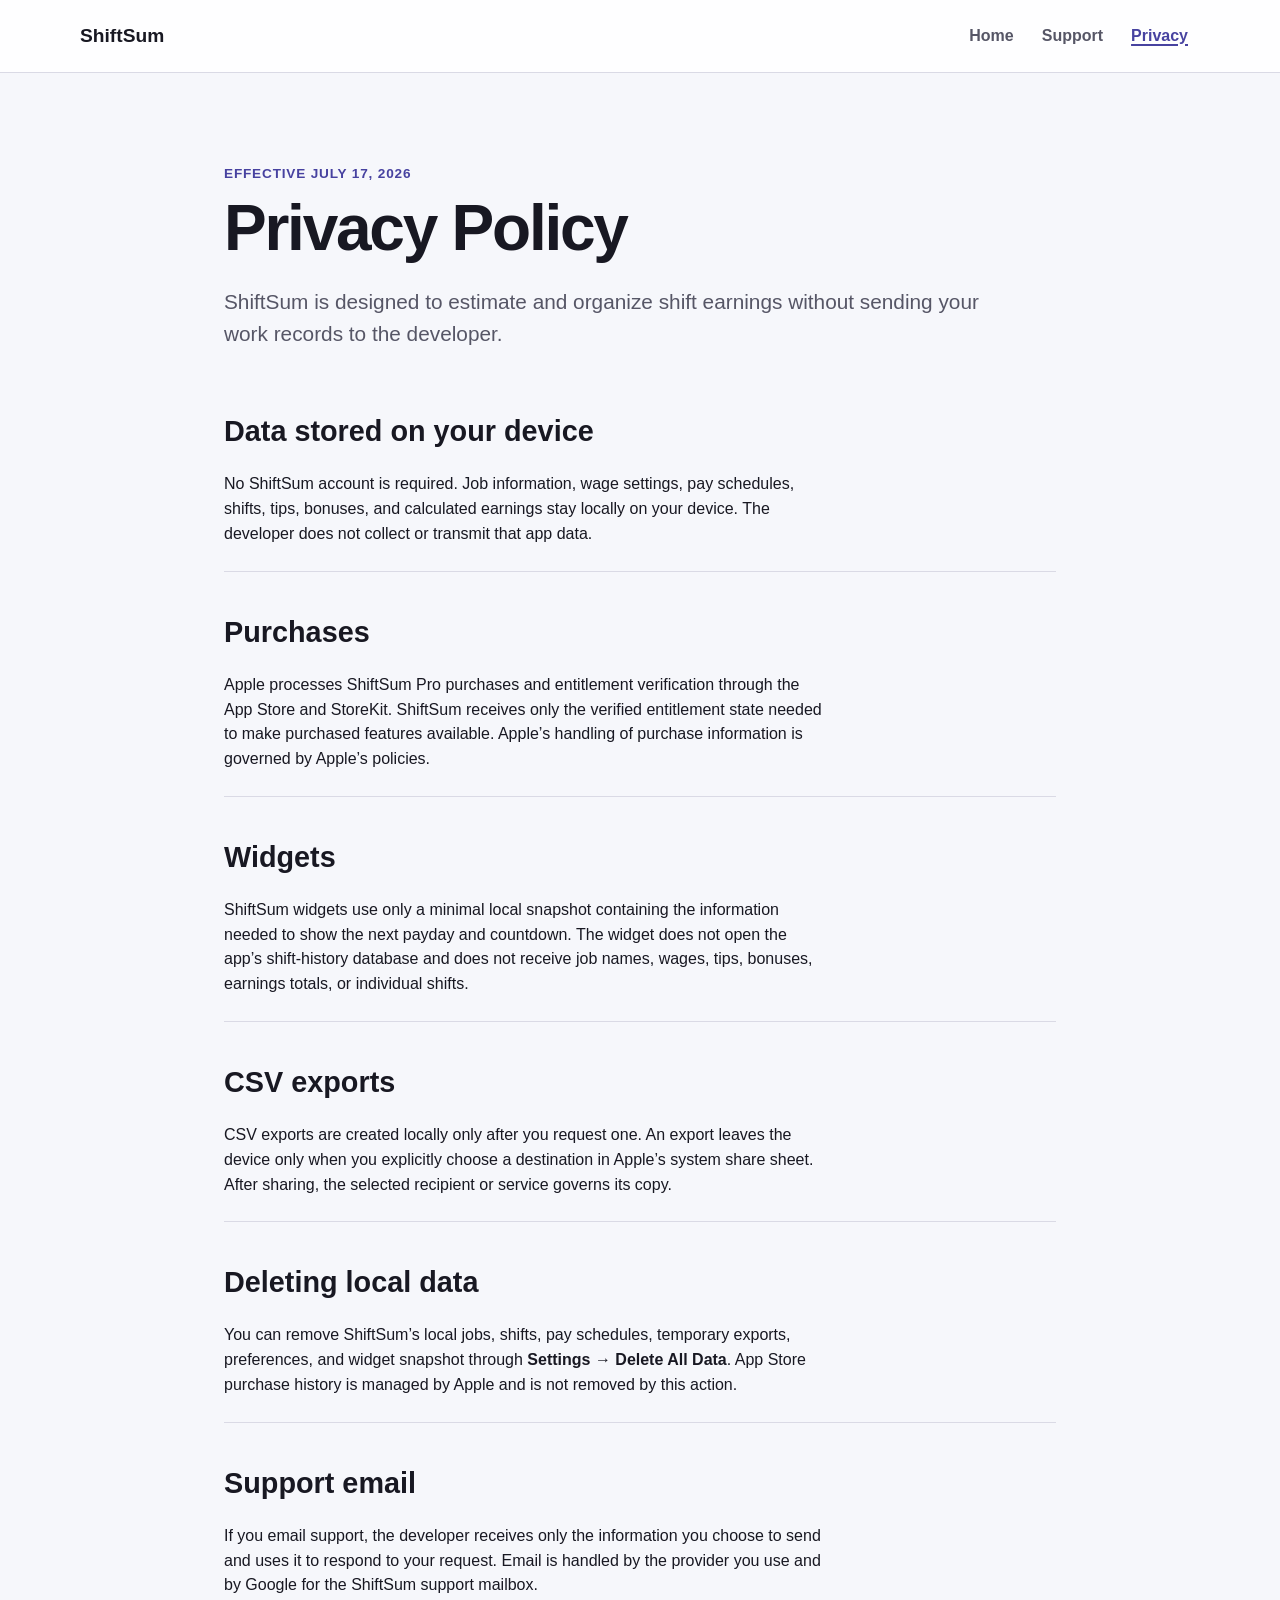
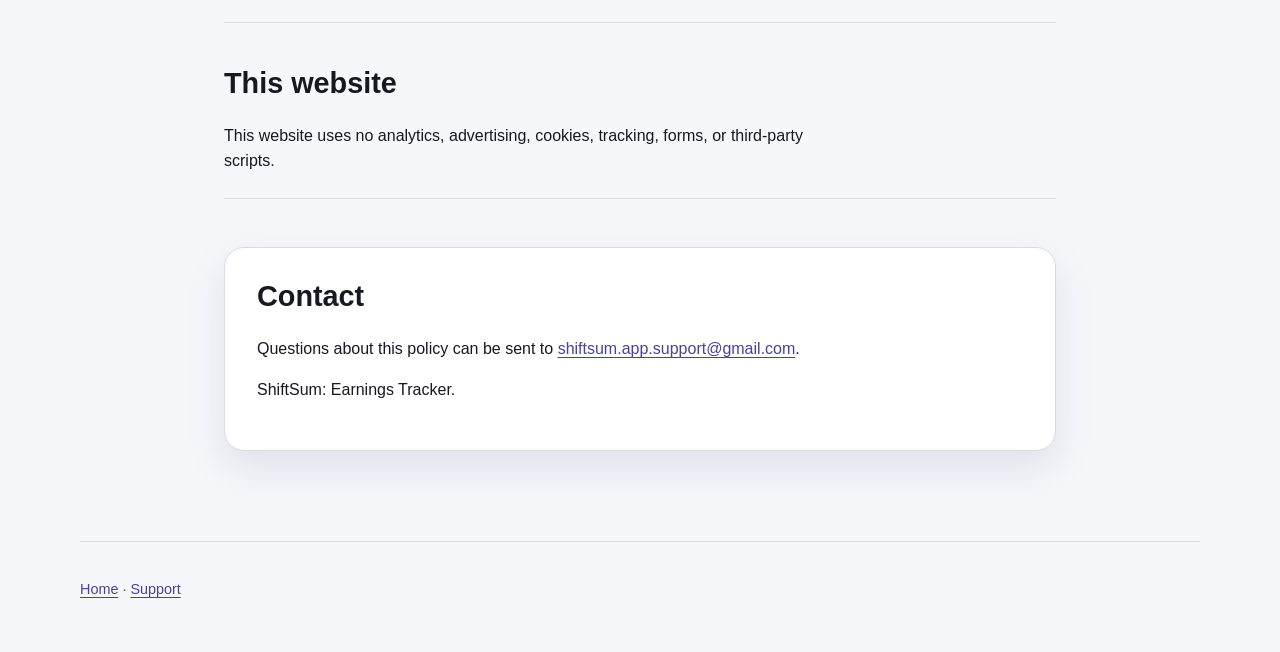
==== privacy/index.html @ d37727f6 "Publish ShiftSum support and privacy site" ====
<!doctype html>
<html lang="en">
<head>
  <meta charset="utf-8">
  <meta name="viewport" content="width=device-width, initial-scale=1">
  <meta name="description" content="Privacy policy for ShiftSum: Earnings Tracker.">
  <meta name="theme-color" content="#3f3b8f">
  <title>Privacy — ShiftSum</title>
  <link rel="icon" href="/assets/app-icon.png">
  <link rel="stylesheet" href="/assets/styles.css">
</head>
<body>
  <a class="skip-link" href="#main">Skip to content</a>
  <header class="site-header">
    <div class="nav-wrap">
      <a class="brand" href="/">ShiftSum</a>
      <nav aria-label="Main navigation">
        <a href="/">Home</a>
        <a href="/support/">Support</a>
        <a href="/privacy/" aria-current="page">Privacy</a>
      </nav>
    </div>
  </header>

  <main id="main" class="content-page policy">
    <p class="eyebrow">Effective July 17, 2026</p>
    <h1>Privacy Policy</h1>
    <p class="lede">ShiftSum is designed to estimate and organize shift earnings without sending your work records to the developer.</p>

    <section aria-labelledby="local-title">
      <h2 id="local-title">Data stored on your device</h2>
      <p>No ShiftSum account is required. Job information, wage settings, pay schedules, shifts, tips, bonuses, and calculated earnings stay locally on your device. The developer does not collect or transmit that app data.</p>
    </section>

    <section aria-labelledby="purchases-title">
      <h2 id="purchases-title">Purchases</h2>
      <p>Apple processes ShiftSum Pro purchases and entitlement verification through the App Store and StoreKit. ShiftSum receives only the verified entitlement state needed to make purchased features available. Apple’s handling of purchase information is governed by Apple’s policies.</p>
    </section>

    <section aria-labelledby="widgets-title">
      <h2 id="widgets-title">Widgets</h2>
      <p>ShiftSum widgets use only a minimal local snapshot containing the information needed to show the next payday and countdown. The widget does not open the app’s shift-history database and does not receive job names, wages, tips, bonuses, earnings totals, or individual shifts.</p>
    </section>

    <section aria-labelledby="exports-title">
      <h2 id="exports-title">CSV exports</h2>
      <p>CSV exports are created locally only after you request one. An export leaves the device only when you explicitly choose a destination in Apple’s system share sheet. After sharing, the selected recipient or service governs its copy.</p>
    </section>

    <section aria-labelledby="deletion-title">
      <h2 id="deletion-title">Deleting local data</h2>
      <p>You can remove ShiftSum’s local jobs, shifts, pay schedules, temporary exports, preferences, and widget snapshot through <strong>Settings → Delete All Data</strong>. App Store purchase history is managed by Apple and is not removed by this action.</p>
    </section>

    <section aria-labelledby="support-title">
      <h2 id="support-title">Support email</h2>
      <p>If you email support, the developer receives only the information you choose to send and uses it to respond to your request. Email is handled by the provider you use and by Google for the ShiftSum support mailbox.</p>
    </section>

    <section aria-labelledby="website-title">
      <h2 id="website-title">This website</h2>
      <p>This website uses no analytics, advertising, cookies, tracking, forms, or third-party scripts.</p>
    </section>

    <section class="panel" aria-labelledby="contact-title">
      <h2 id="contact-title">Contact</h2>
      <p>Questions about this policy can be sent to <a href="mailto:shiftsum.app.support@gmail.com">shiftsum.app.support@gmail.com</a>.</p>
      <p>ShiftSum: Earnings Tracker.</p>
    </section>
  </main>

  <footer>
    <p><a href="/">Home</a> · <a href="/support/">Support</a></p>
  </footer>
</body>
</html>
---- assets/styles.css ----
:root {
  color-scheme: light dark;
  --background: #f6f7fb;
  --surface: #ffffff;
  --text: #181822;
  --secondary: #565666;
  --accent: #4742a0;
  --accent-strong: #343078;
  --border: #dadae5;
  --focus: #e07818;
  --shadow: 0 16px 40px rgb(27 25 74 / 10%);
}

* {
  box-sizing: border-box;
}

html {
  font-family: ui-rounded, -apple-system, BlinkMacSystemFont, "SF Pro Rounded", "SF Pro Text", sans-serif;
  line-height: 1.55;
  -webkit-text-size-adjust: 100%;
}

body {
  min-width: 280px;
  margin: 0;
  color: var(--text);
  background: var(--background);
}

a {
  color: var(--accent);
  text-underline-offset: 0.18em;
}

a:hover {
  color: var(--accent-strong);
}

a:focus-visible {
  outline: 3px solid var(--focus);
  outline-offset: 4px;
  border-radius: 4px;
}

.skip-link {
  position: absolute;
  top: -100px;
  left: 1rem;
  z-index: 10;
  padding: 0.75rem 1rem;
  color: #ffffff;
  background: #181822;
}

.skip-link:focus {
  top: 1rem;
}

.site-header {
  border-bottom: 1px solid var(--border);
  background: color-mix(in srgb, var(--surface) 90%, transparent);
}

.nav-wrap,
main,
footer {
  width: min(100% - 2rem, 70rem);
  margin-inline: auto;
}

.nav-wrap {
  display: flex;
  align-items: center;
  justify-content: space-between;
  gap: 1rem;
  min-height: 4.5rem;
}

.brand {
  color: var(--text);
  font-size: 1.2rem;
  font-weight: 750;
  text-decoration: none;
}

nav {
  display: flex;
  flex-wrap: wrap;
  gap: 0.25rem;
}

nav a {
  min-height: 44px;
  padding: 0.65rem 0.75rem;
  color: var(--secondary);
  font-weight: 600;
  text-decoration: none;
}

nav a[aria-current="page"] {
  color: var(--accent);
  text-decoration: underline;
  text-decoration-thickness: 2px;
}

main {
  padding-block: clamp(2.5rem, 7vw, 6rem);
}

.hero {
  display: grid;
  grid-template-columns: auto minmax(0, 1fr);
  align-items: center;
  gap: clamp(1.5rem, 5vw, 4rem);
}

.app-icon {
  width: clamp(7rem, 18vw, 10rem);
  height: auto;
  border-radius: 22.4%;
  box-shadow: var(--shadow);
}

.eyebrow {
  margin: 0 0 0.5rem;
  color: var(--accent);
  font-size: 0.85rem;
  font-weight: 750;
  letter-spacing: 0.06em;
  text-transform: uppercase;
}

h1,
h2 {
  line-height: 1.15;
  text-wrap: balance;
}

h1 {
  max-width: 16ch;
  margin: 0;
  font-size: clamp(2.25rem, 7vw, 4.75rem);
  letter-spacing: -0.035em;
}

h2 {
  margin-top: 2.25rem;
  font-size: clamp(1.35rem, 4vw, 1.8rem);
}

p,
li {
  max-width: 68ch;
}

.lede {
  color: var(--secondary);
  font-size: clamp(1.05rem, 2.5vw, 1.3rem);
}

.actions {
  display: flex;
  flex-wrap: wrap;
  gap: 0.75rem;
  margin-top: 1.5rem;
}

.button {
  display: inline-flex;
  align-items: center;
  justify-content: center;
  min-height: 48px;
  padding: 0.7rem 1rem;
  border: 1px solid var(--accent);
  border-radius: 0.8rem;
  font-weight: 700;
  text-decoration: none;
}

.button.primary {
  color: #ffffff;
  background: var(--accent);
}

.button.secondary {
  color: var(--accent);
  background: transparent;
}

.panel {
  margin-top: 3rem;
  padding: clamp(1.25rem, 4vw, 2rem);
  border: 1px solid var(--border);
  border-radius: 1.25rem;
  background: var(--surface);
  box-shadow: var(--shadow);
}

.panel h2 {
  margin-top: 0;
}

.content-page {
  max-width: 52rem;
}

.content-page h1 {
  font-size: clamp(2.2rem, 6vw, 4rem);
}

.policy section:not(.panel) {
  padding-block: 0.5rem;
  border-bottom: 1px solid var(--border);
}

.email-link {
  overflow-wrap: anywhere;
  font-size: clamp(1.05rem, 4vw, 1.35rem);
  font-weight: 700;
}

footer {
  padding-block: 2rem 3rem;
  border-top: 1px solid var(--border);
  color: var(--secondary);
  font-size: 0.9rem;
}

footer p {
  margin: 0.25rem 0;
}

@media (max-width: 38rem) {
  .nav-wrap {
    align-items: flex-start;
    flex-direction: column;
    padding-block: 0.85rem;
  }

  nav {
    width: 100%;
  }

  nav a {
    flex: 1;
    padding-inline: 0.35rem;
    text-align: center;
  }

  .hero {
    grid-template-columns: 1fr;
  }

  .app-icon {
    width: 7rem;
  }

  h1 {
    max-width: none;
  }

  .actions,
  .button {
    width: 100%;
  }
}

@media (prefers-reduced-motion: reduce) {
  *,
  *::before,
  *::after {
    scroll-behavior: auto !important;
  }
}

@media (forced-colors: active) {
  .button,
  .panel,
  .site-header,
  footer {
    border-color: CanvasText;
  }
}

@media (prefers-color-scheme: dark) {
  :root {
    --background: #101016;
    --surface: #1b1b24;
    --text: #f4f3fb;
    --secondary: #c1bfce;
    --accent: #b5b0ff;
    --accent-strong: #d2ceff;
    --border: #3b3947;
    --focus: #ffb45f;
    --shadow: 0 16px 40px rgb(0 0 0 / 28%);
  }
}
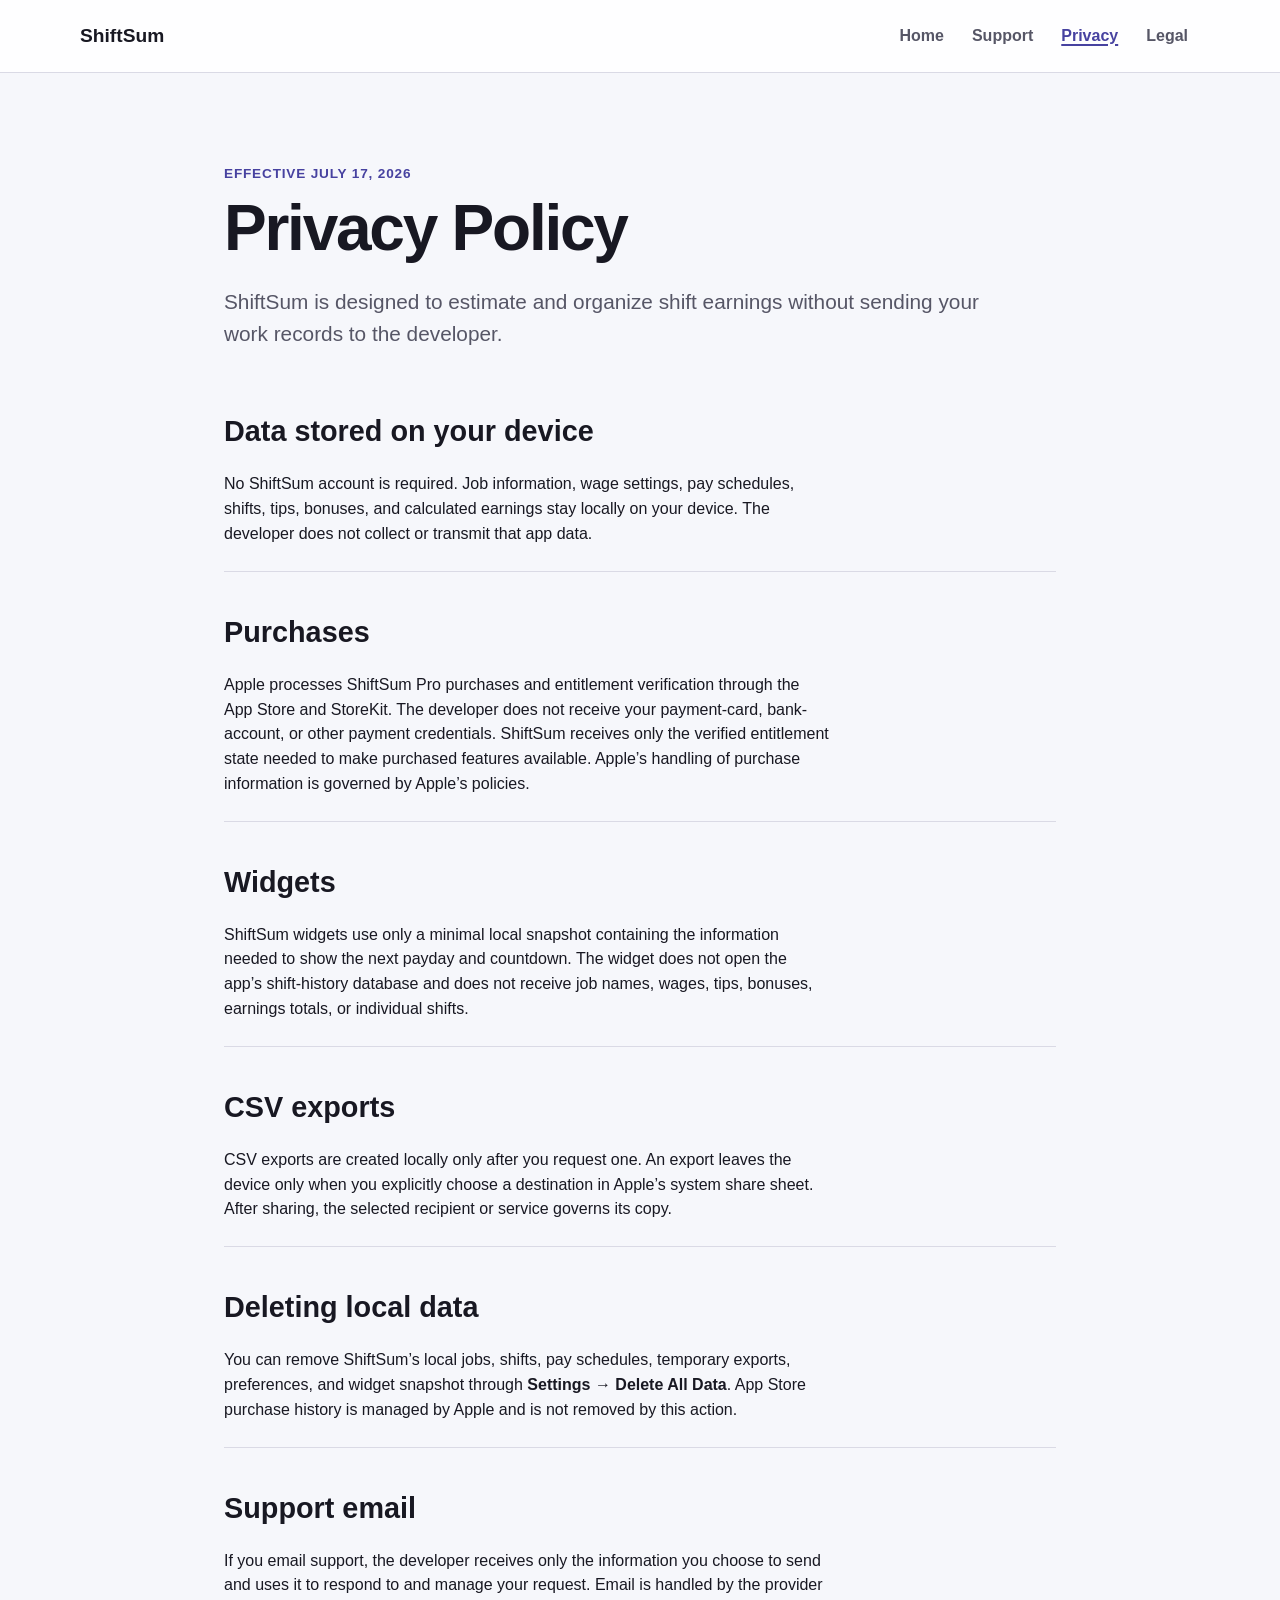
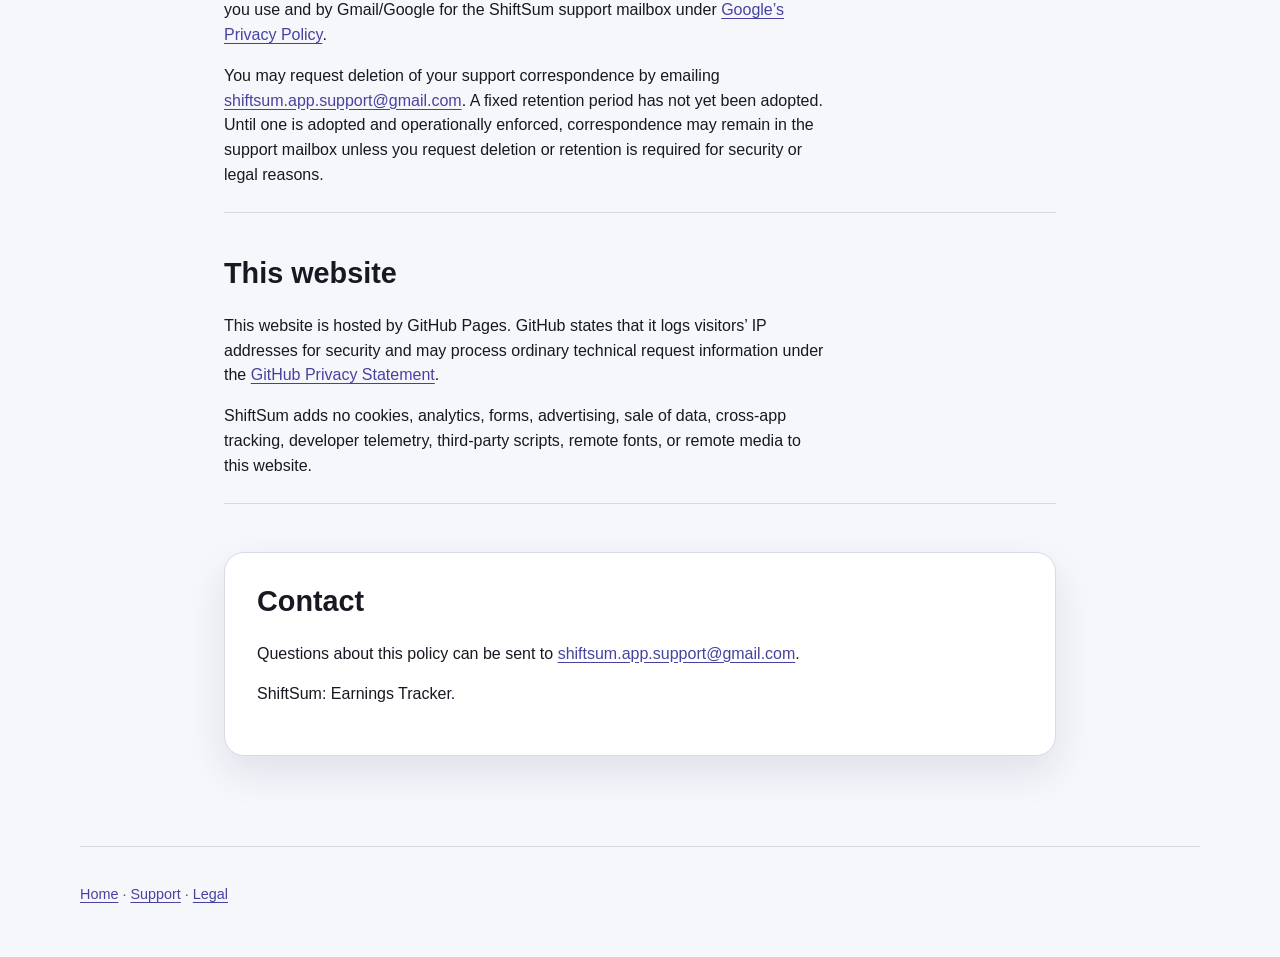
==== commit c897ed26: "Add legal and privacy release disclosures" ====
--- a/privacy/index.html
+++ b/privacy/index.html
@@ -18,6 +18,7 @@
         <a href="/">Home</a>
         <a href="/support/">Support</a>
         <a href="/privacy/" aria-current="page">Privacy</a>
+        <a href="/legal/">Legal</a>
       </nav>
     </div>
   </header>
@@ -34,7 +35,7 @@
 
     <section aria-labelledby="purchases-title">
       <h2 id="purchases-title">Purchases</h2>
-      <p>Apple processes ShiftSum Pro purchases and entitlement verification through the App Store and StoreKit. ShiftSum receives only the verified entitlement state needed to make purchased features available. Apple’s handling of purchase information is governed by Apple’s policies.</p>
+      <p>Apple processes ShiftSum Pro purchases and entitlement verification through the App Store and StoreKit. The developer does not receive your payment-card, bank-account, or other payment credentials. ShiftSum receives only the verified entitlement state needed to make purchased features available. Apple’s handling of purchase information is governed by Apple’s policies.</p>
     </section>
 
     <section aria-labelledby="widgets-title">
@@ -54,12 +55,14 @@
 
     <section aria-labelledby="support-title">
       <h2 id="support-title">Support email</h2>
-      <p>If you email support, the developer receives only the information you choose to send and uses it to respond to your request. Email is handled by the provider you use and by Google for the ShiftSum support mailbox.</p>
+      <p>If you email support, the developer receives only the information you choose to send and uses it to respond to and manage your request. Email is handled by the provider you use and by Gmail/Google for the ShiftSum support mailbox under <a href="https://policies.google.com/privacy">Google’s Privacy Policy</a>.</p>
+      <p>You may request deletion of your support correspondence by emailing <a href="mailto:shiftsum.app.support@gmail.com">shiftsum.app.support@gmail.com</a>. A fixed retention period has not yet been adopted. Until one is adopted and operationally enforced, correspondence may remain in the support mailbox unless you request deletion or retention is required for security or legal reasons.</p>
     </section>
 
     <section aria-labelledby="website-title">
       <h2 id="website-title">This website</h2>
-      <p>This website uses no analytics, advertising, cookies, tracking, forms, or third-party scripts.</p>
+      <p>This website is hosted by GitHub Pages. GitHub states that it logs visitors’ IP addresses for security and may process ordinary technical request information under the <a href="https://docs.github.com/en/site-policy/privacy-policies/github-general-privacy-statement">GitHub Privacy Statement</a>.</p>
+      <p>ShiftSum adds no cookies, analytics, forms, advertising, sale of data, cross-app tracking, developer telemetry, third-party scripts, remote fonts, or remote media to this website.</p>
     </section>
 
     <section class="panel" aria-labelledby="contact-title">
@@ -70,7 +73,7 @@
   </main>
 
   <footer>
-    <p><a href="/">Home</a> · <a href="/support/">Support</a></p>
+    <p><a href="/">Home</a> · <a href="/support/">Support</a> · <a href="/legal/">Legal</a></p>
   </footer>
 </body>
 </html>
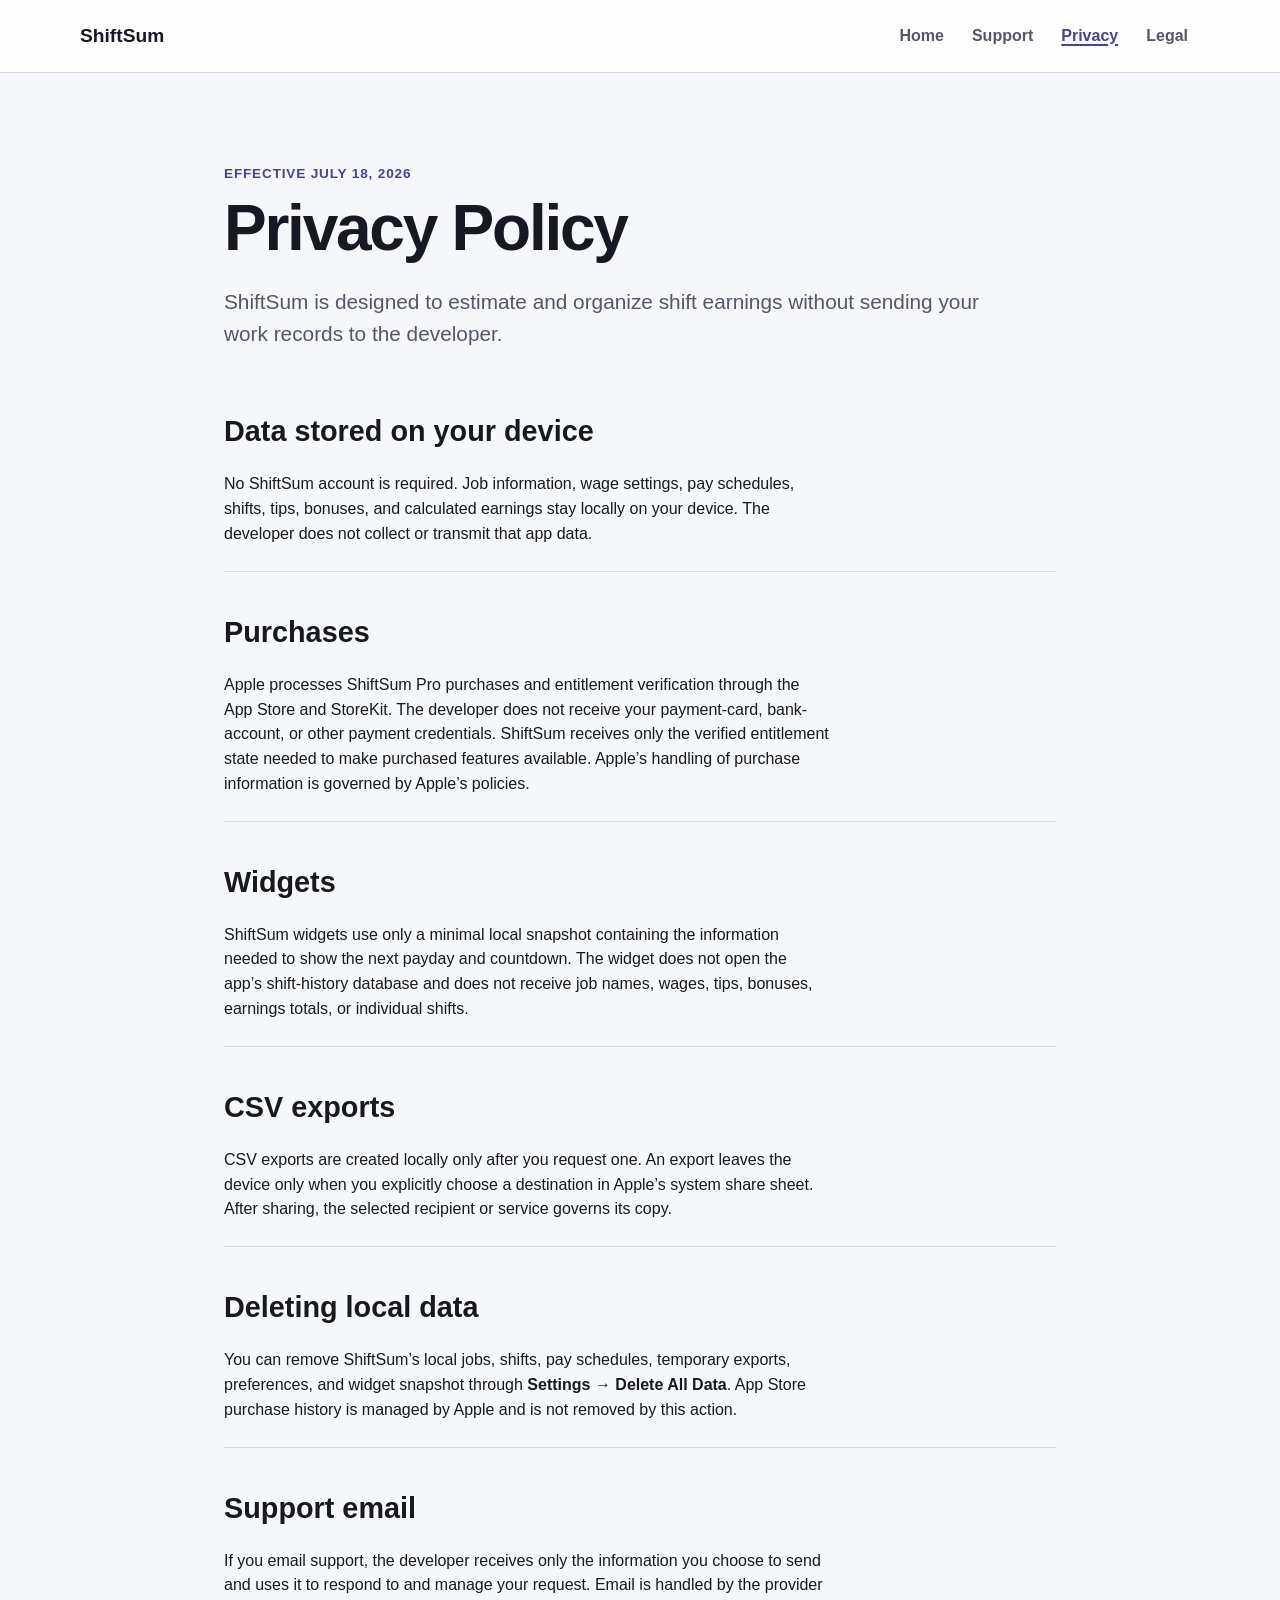
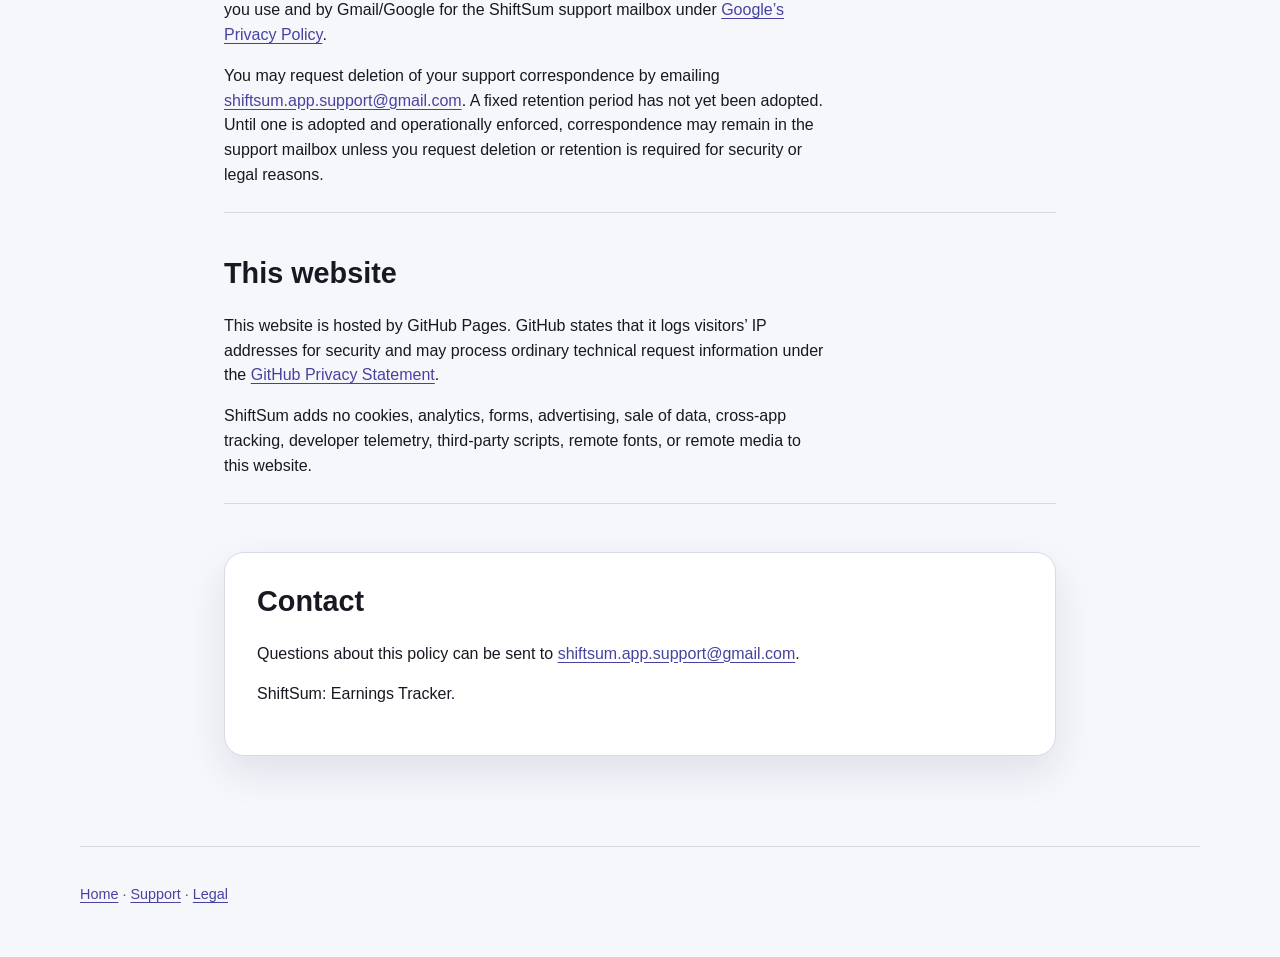
==== commit c06fdcef: "Correct privacy policy effective date" ====
--- a/privacy/index.html
+++ b/privacy/index.html
@@ -24,7 +24,7 @@
   </header>
 
   <main id="main" class="content-page policy">
-    <p class="eyebrow">Effective July 17, 2026</p>
+    <p class="eyebrow">Effective July 18, 2026</p>
     <h1>Privacy Policy</h1>
     <p class="lede">ShiftSum is designed to estimate and organize shift earnings without sending your work records to the developer.</p>
 
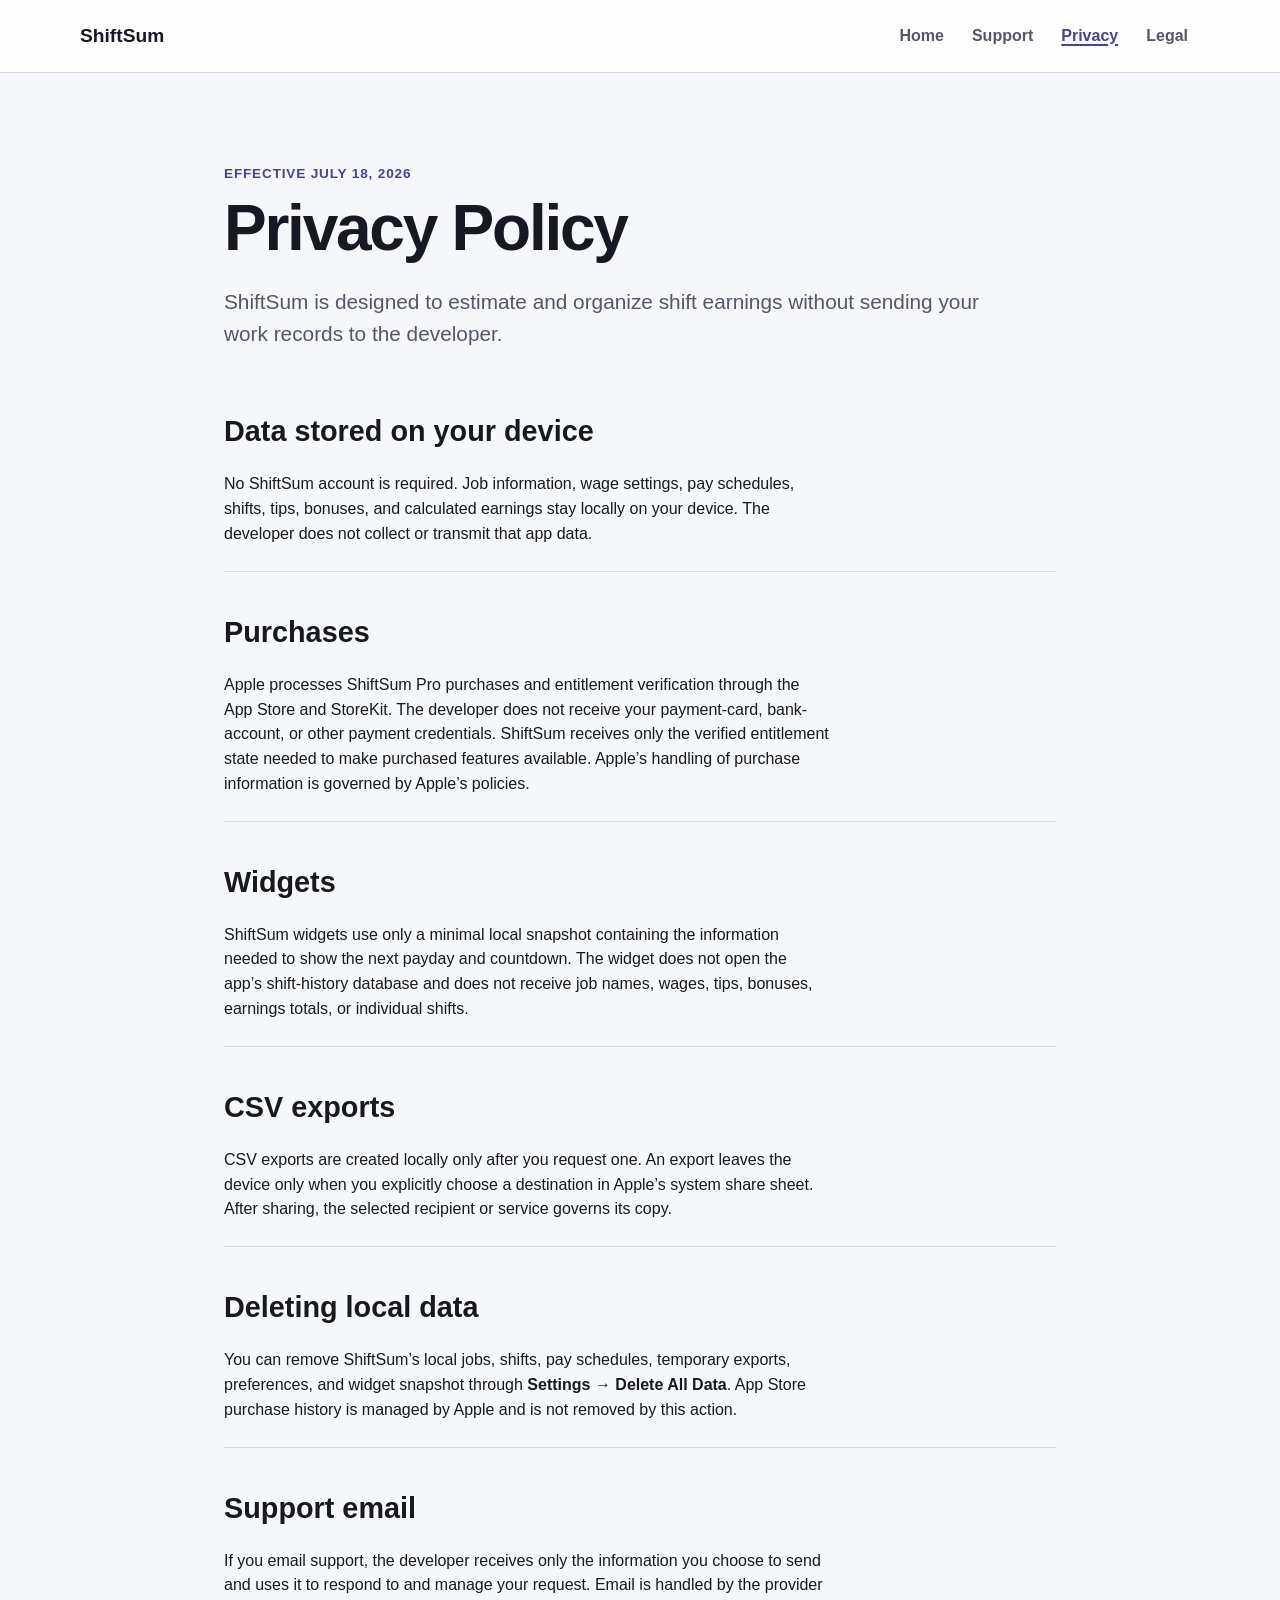
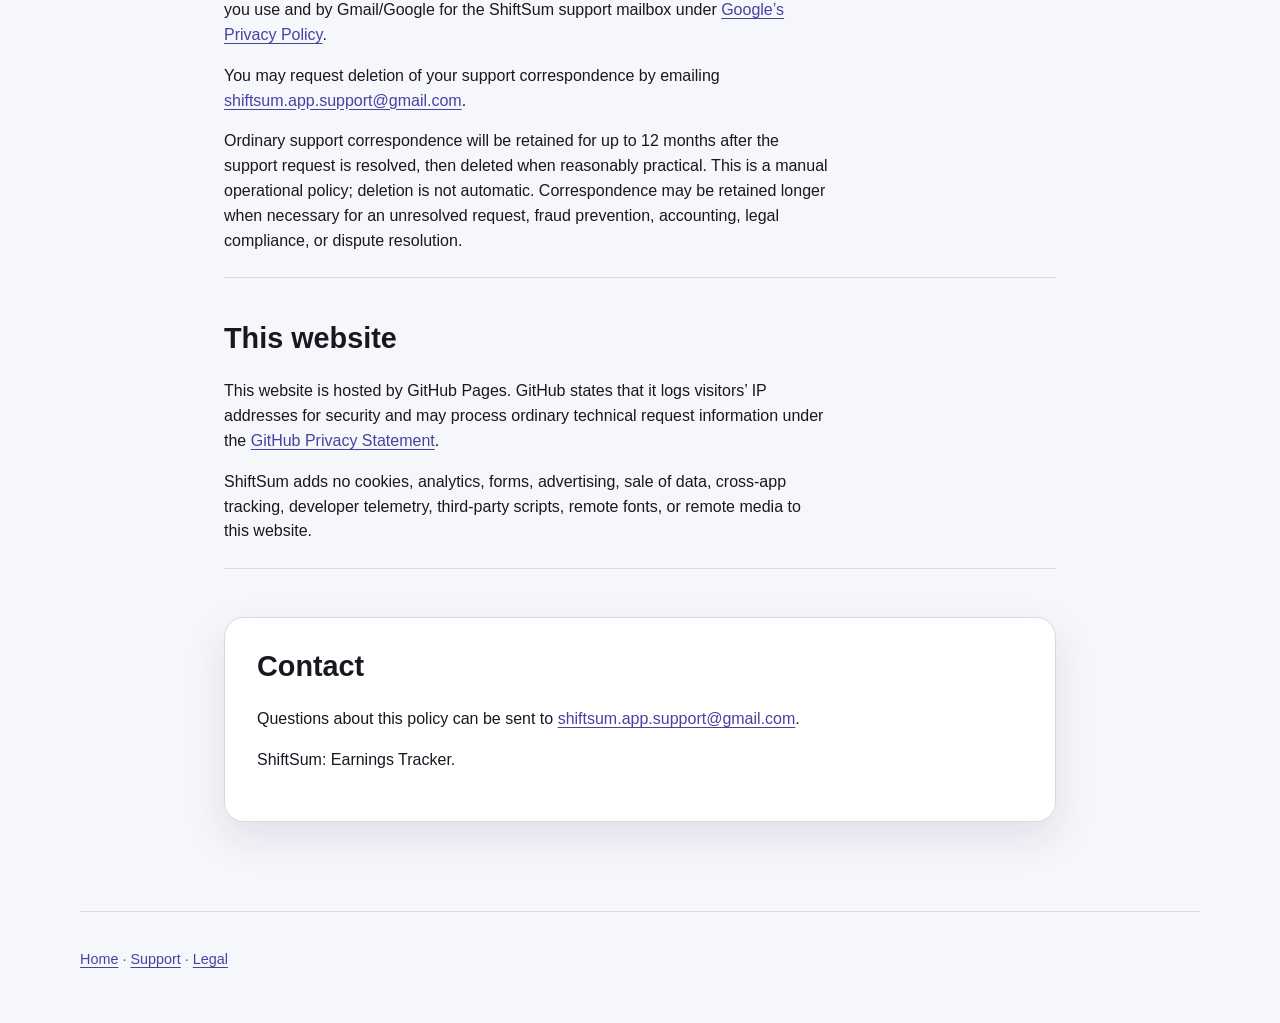
==== commit 76b8d9f9: "Publish support correspondence retention policy" ====
--- a/privacy/index.html
+++ b/privacy/index.html
@@ -56,7 +56,8 @@
     <section aria-labelledby="support-title">
       <h2 id="support-title">Support email</h2>
       <p>If you email support, the developer receives only the information you choose to send and uses it to respond to and manage your request. Email is handled by the provider you use and by Gmail/Google for the ShiftSum support mailbox under <a href="https://policies.google.com/privacy">Google’s Privacy Policy</a>.</p>
-      <p>You may request deletion of your support correspondence by emailing <a href="mailto:shiftsum.app.support@gmail.com">shiftsum.app.support@gmail.com</a>. A fixed retention period has not yet been adopted. Until one is adopted and operationally enforced, correspondence may remain in the support mailbox unless you request deletion or retention is required for security or legal reasons.</p>
+      <p>You may request deletion of your support correspondence by emailing <a href="mailto:shiftsum.app.support@gmail.com">shiftsum.app.support@gmail.com</a>.</p>
+      <p>Ordinary support correspondence will be retained for up to 12 months after the support request is resolved, then deleted when reasonably practical. This is a manual operational policy; deletion is not automatic. Correspondence may be retained longer when necessary for an unresolved request, fraud prevention, accounting, legal compliance, or dispute resolution.</p>
     </section>
 
     <section aria-labelledby="website-title">
